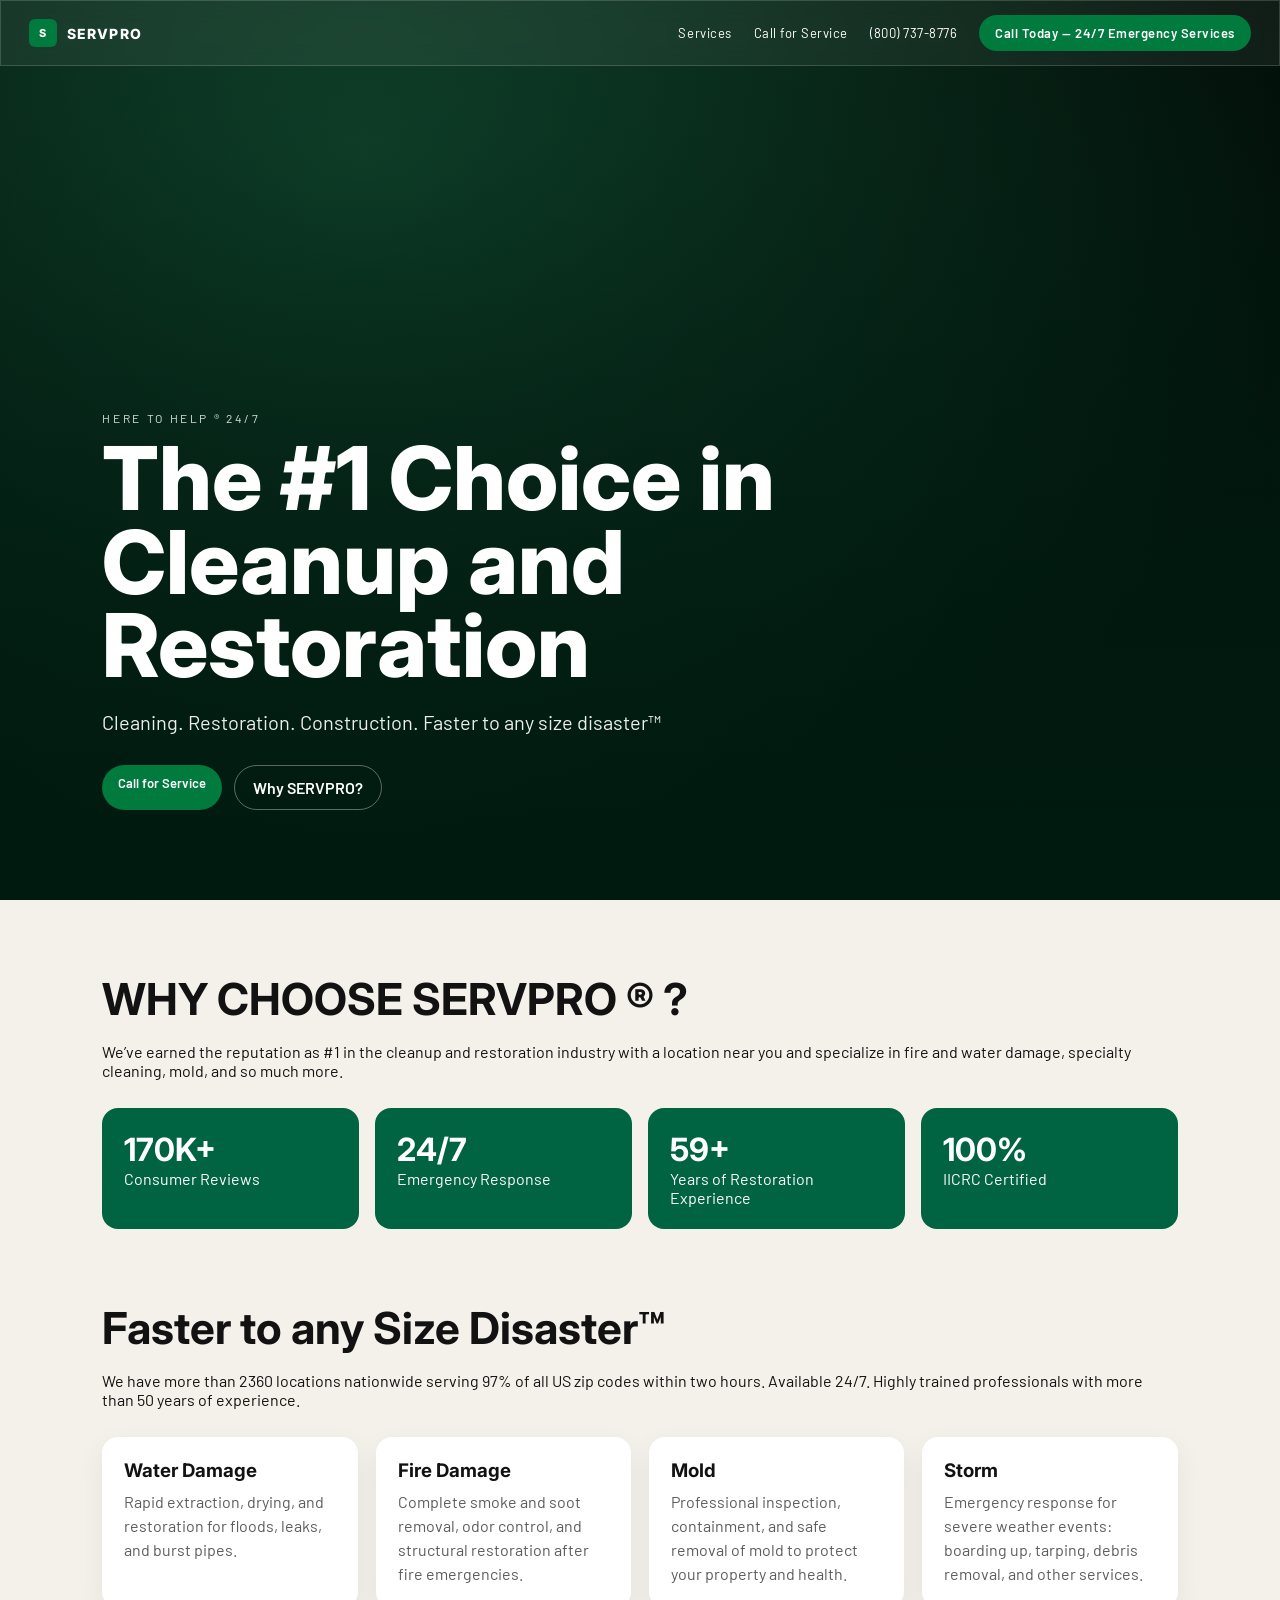
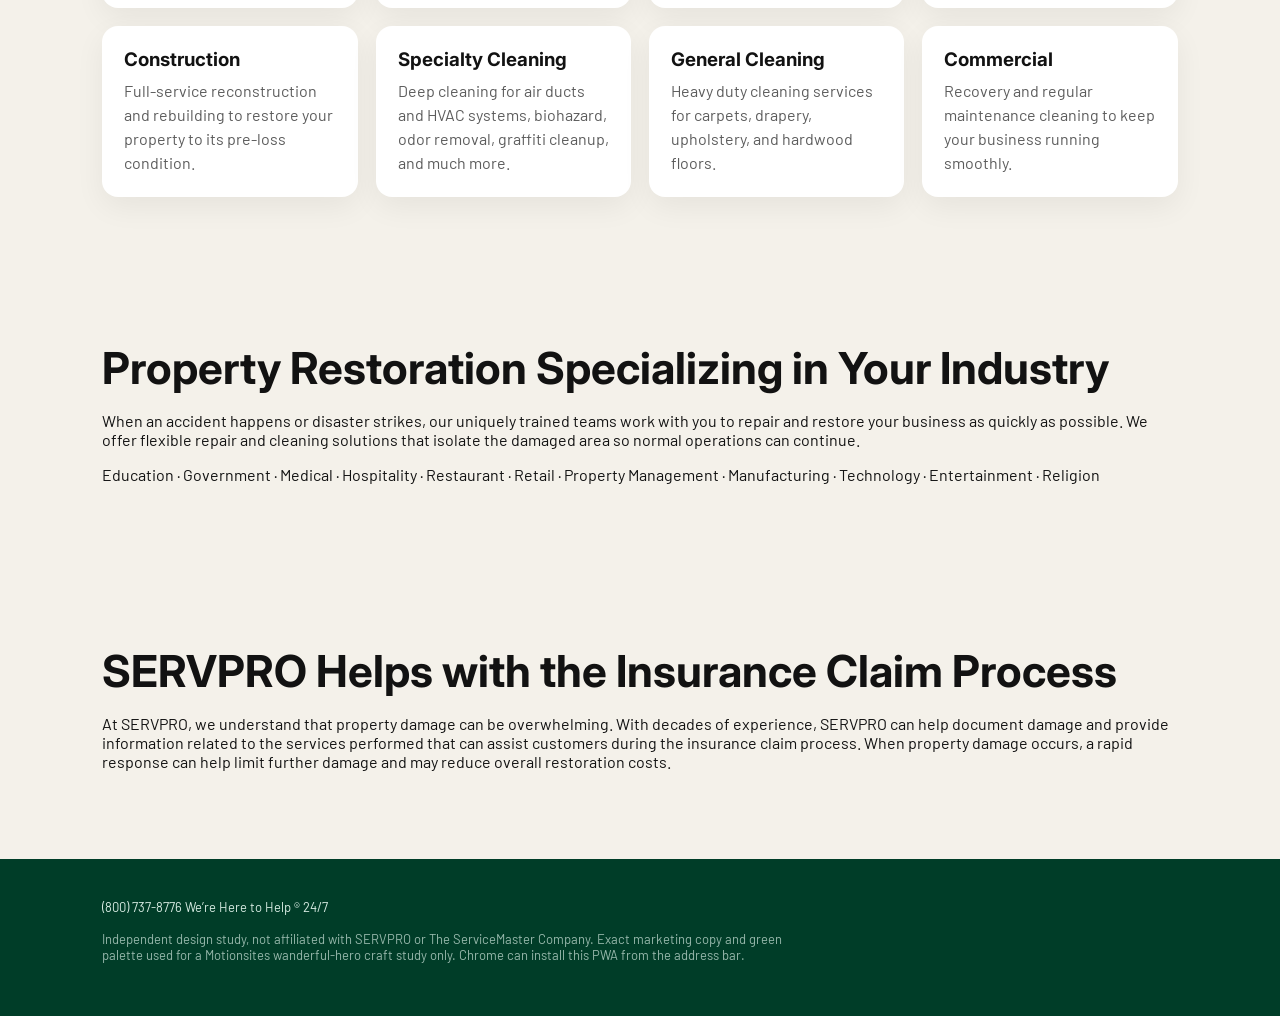
==== index.html @ 5036c70d "feat: home, services, book, css" ====
<!DOCTYPE html>
<html lang="en">
<head>
  <meta charset="utf-8" />
  <meta name="viewport" content="width=device-width, initial-scale=1" />
  <title>Commercial & Residential Restoration Services Near You | SERVPRO</title>
  <meta name="theme-color" content="#006341" />
  <link rel="manifest" href="/manifest.webmanifest" />
  <link rel="apple-touch-icon" href="/icons/icon-192.svg" />
  <link rel="stylesheet" href="/css/app.css" />
</head>
<body>
  <header class="nav liquid-glass">
    <a class="brand" href="/"><span class="brand-mark">S</span> SERVPRO</a>
    <nav class="nav-links">
      <a href="/services/">Services</a>
      <a href="/book/">Call for Service</a>
      <a href="tel:8007378776">(800) 737-8776</a>
      <a class="cta" href="/book/">Call Today — 24/7 Emergency Services</a>
    </nav>
  </header>
  <section class="hero">
    <div id="heroBg" class="hero-fallback" aria-hidden="true"></div>
    <div class="hero-overlay"></div>
    <div class="hero-inner">
      <div class="eyebrow">Here to Help ® 24/7</div>
      <h1>The #1 Choice in Cleanup and Restoration</h1>
      <p class="lede">Cleaning. Restoration. Construction. Faster to any size disaster™</p>
      <div class="hero-actions">
        <a class="cta" href="/book/">Call for Service</a>
        <a class="btn-ghost" href="/services/">Why SERVPRO?</a>
      </div>
    </div>
  </section>
  <main class="page">
    <section class="section">
      <h2>WHY CHOOSE SERVPRO ® ?</h2>
      <p>We’ve earned the reputation as #1 in the cleanup and restoration industry with a location near you and specialize in fire and water damage, specialty cleaning, mold, and so much more.</p>
      <div class="stats" style="margin-top:28px">
        <div class="stat"><b>170K+</b> Consumer Reviews</div>
        <div class="stat"><b>24/7</b> Emergency Response</div>
        <div class="stat"><b>59+</b> Years of Restoration Experience</div>
        <div class="stat"><b>100%</b> IICRC Certified</div>
      </div>
    </section>
    <section class="section" style="padding-top:0">
      <h2>Faster to any Size Disaster™</h2>
      <p>We have more than 2360 locations nationwide serving 97% of all US zip codes within two hours. Available 24/7. Highly trained professionals with more than 50 years of experience.</p>
      <div class="grid">
        <article class="card"><h3>Water Damage</h3><p>Rapid extraction, drying, and restoration for floods, leaks, and burst pipes.</p></article>
        <article class="card"><h3>Fire Damage</h3><p>Complete smoke and soot removal, odor control, and structural restoration after fire emergencies.</p></article>
        <article class="card"><h3>Mold</h3><p>Professional inspection, containment, and safe removal of mold to protect your property and health.</p></article>
        <article class="card"><h3>Storm</h3><p>Emergency response for severe weather events: boarding up, tarping, debris removal, and other services.</p></article>
        <article class="card"><h3>Construction</h3><p>Full-service reconstruction and rebuilding to restore your property to its pre-loss condition.</p></article>
        <article class="card"><h3>Specialty Cleaning</h3><p>Deep cleaning for air ducts and HVAC systems, biohazard, odor removal, graffiti cleanup, and much more.</p></article>
        <article class="card"><h3>General Cleaning</h3><p>Heavy duty cleaning services for carpets, drapery, upholstery, and hardwood floors.</p></article>
        <article class="card"><h3>Commercial</h3><p>Recovery and regular maintenance cleaning to keep your business running smoothly.</p></article>
      </div>
    </section>
    <section class="section">
      <h2>Property Restoration Specializing in Your Industry</h2>
      <p>When an accident happens or disaster strikes, our uniquely trained teams work with you to repair and restore your business as quickly as possible. We offer flexible repair and cleaning solutions that isolate the damaged area so normal operations can continue.</p>
      <p style="margin-top:16px">Education · Government · Medical · Hospitality · Restaurant · Retail · Property Management · Manufacturing · Technology · Entertainment · Religion</p>
    </section>
    <section class="section">
      <h2>SERVPRO Helps with the Insurance Claim Process</h2>
      <p>At SERVPRO, we understand that property damage can be overwhelming. With decades of experience, SERVPRO can help document damage and provide information related to the services performed that can assist customers during the insurance claim process. When property damage occurs, a rapid response can help limit further damage and may reduce overall restoration costs.</p>
    </section>
  </main>
  <footer class="footer">
    <div>(800) 737-8776 We’re Here to Help ® 24/7</div>
    <p class="disclaimer">Independent design study, not affiliated with SERVPRO or The ServiceMaster Company. Exact marketing copy and green palette used for a Motionsites wanderful-hero craft study only. Chrome can install this PWA from the address bar.</p>
  </footer>
  <script src="/js/app.js"></script>
</body>
</html>
---- css/app.css ----
@import url('https://fonts.googleapis.com/css2?family=Barlow:wght@300;400;500;600;700&family=Inter:wght@400;500;600;700;800&display=swap');

:root {
  --green: #006341;
  --green-2: #007a3d;
  --green-deep: #003d28;
  --cream: #f4f1ea;
  --ink: #121212;
  --muted: #5c5c5c;
  --white: #ffffff;
  --line: rgba(255,255,255,0.14);
}
* { box-sizing: border-box; }
html, body { margin: 0; padding: 0; }
body {
  font-family: Barlow, Inter, system-ui, sans-serif;
  color: var(--ink);
  background: #000;
}
a { color: inherit; }
.liquid-glass {
  background: rgba(255,255,255,0.06);
  background-blend-mode: luminosity;
  backdrop-filter: blur(10px);
  -webkit-backdrop-filter: blur(10px);
  border: 1px solid rgba(255,255,255,0.16);
}
.nav {
  position: fixed; top: 0; left: 0; right: 0; z-index: 40;
  display: flex; align-items: center; justify-content: space-between;
  padding: 14px 28px;
}
.brand {
  display: flex; align-items: center; gap: 10px;
  font-family: Inter, sans-serif; font-weight: 800; letter-spacing: 0.08em;
  color: #fff; text-decoration: none; font-size: 14px;
}
.brand-mark {
  width: 28px; height: 28px; border-radius: 6px; background: var(--green-2);
  display: grid; place-items: center; color: #fff; font-size: 11px;
}
.nav-links { display: flex; gap: 22px; align-items: center; }
.nav-links a { color: #fff; text-decoration: none; font-size: 13px; letter-spacing: 0.04em; }
.cta {
  background: var(--green-2); color: #fff !important; padding: 10px 16px; border-radius: 999px;
  text-decoration: none; font-weight: 600; font-size: 13px;
}
.hero {
  position: relative; min-height: 100vh; overflow: hidden; color: #fff;
  display: grid; align-items: end;
}
.hero-video, .hero-fallback {
  position: absolute; inset: 0; z-index: 0;
  width: 100%; height: 100%; object-fit: cover;
  transform: scale(1.08); transform-origin: center;
}
.hero-fallback {
  background:
    linear-gradient(180deg, rgba(0,0,0,0.15), rgba(0,50,32,0.72)),
    radial-gradient(ellipse at 30% 20%, #1a6b45 0%, #04140c 70%);
}
.hero-overlay {
  position: absolute; inset: 0; z-index: 1;
  background: linear-gradient(180deg, rgba(0,0,0,0.25) 0%, rgba(0,20,12,0.72) 100%);
}
.hero-inner {
  position: relative; z-index: 2; padding: 0 8vw 10vh;
  max-width: 1100px;
}
.eyebrow {
  font-size: 12px; letter-spacing: 0.22em; text-transform: uppercase; opacity: 0.85;
}
h1 {
  font-family: Inter, sans-serif; font-weight: 800;
  font-size: clamp(40px, 7vw, 88px); line-height: 0.95; margin: 12px 0 18px;
}
.lede { font-size: 20px; max-width: 560px; line-height: 1.45; opacity: 0.92; }
.hero-actions { display: flex; gap: 12px; margin-top: 28px; flex-wrap: wrap; }
.btn-ghost {
  border: 1px solid rgba(255,255,255,0.35); color: #fff; padding: 12px 18px;
  border-radius: 999px; text-decoration: none; font-weight: 600;
}
.page { background: var(--cream); color: var(--ink); }
.section { padding: 72px 8vw; }
.section h2 {
  font-family: Inter, sans-serif; font-size: clamp(28px, 4vw, 44px); margin: 0 0 12px;
}
.grid { display: grid; grid-template-columns: repeat(auto-fit, minmax(240px, 1fr)); gap: 18px; margin-top: 28px; }
.card {
  background: #fff; border-radius: 16px; padding: 22px;
  box-shadow: 0 10px 30px rgba(0,0,0,0.06);
}
.card h3 { margin: 0 0 8px; font-family: Inter, sans-serif; }
.card p { margin: 0; color: var(--muted); line-height: 1.5; }
.stats { display: grid; grid-template-columns: repeat(4, 1fr); gap: 16px; }
.stat { background: var(--green); color: #fff; border-radius: 16px; padding: 22px; }
.stat b { display: block; font-size: 32px; font-family: Inter, sans-serif; }
.footer {
  background: var(--green-deep); color: #d7ece3; padding: 40px 8vw;
  font-size: 13px;
}
.footer a { color: #fff; }
.disclaimer { opacity: 0.7; margin-top: 16px; max-width: 720px; }
form { display: grid; gap: 12px; max-width: 520px; }
label { font-size: 13px; font-weight: 600; }
input, select, textarea {
  width: 100%; padding: 12px 14px; border-radius: 10px; border: 1px solid #d5d5d5; font: inherit;
}
button, .submit {
  background: var(--green); color: #fff; border: 0; padding: 14px 18px; border-radius: 999px;
  font-weight: 700; cursor: pointer; text-decoration: none; display: inline-block;
}
.notice { background: #fff3cd; padding: 12px 14px; border-radius: 10px; font-size: 14px; }
@media (max-width: 720px) {
  .nav-links { display: none; }
  .stats { grid-template-columns: 1fr 1fr; }
}
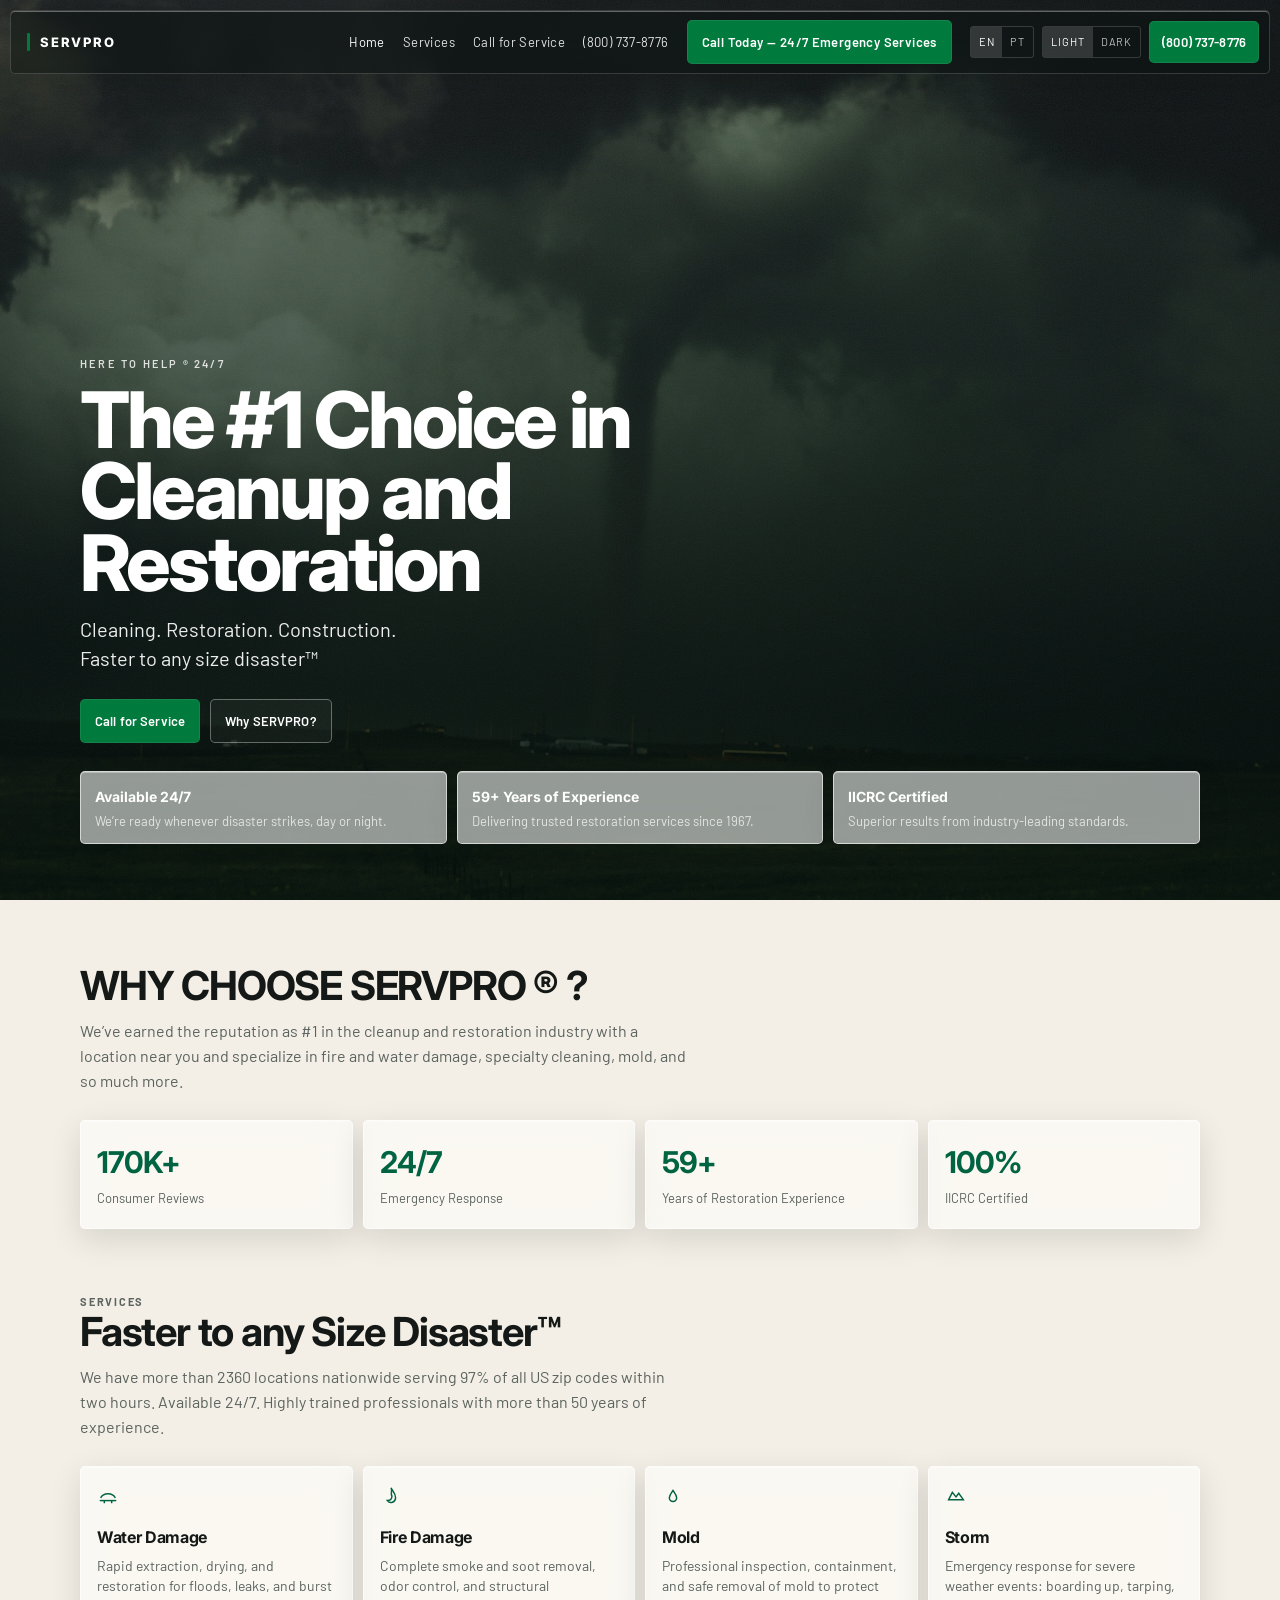
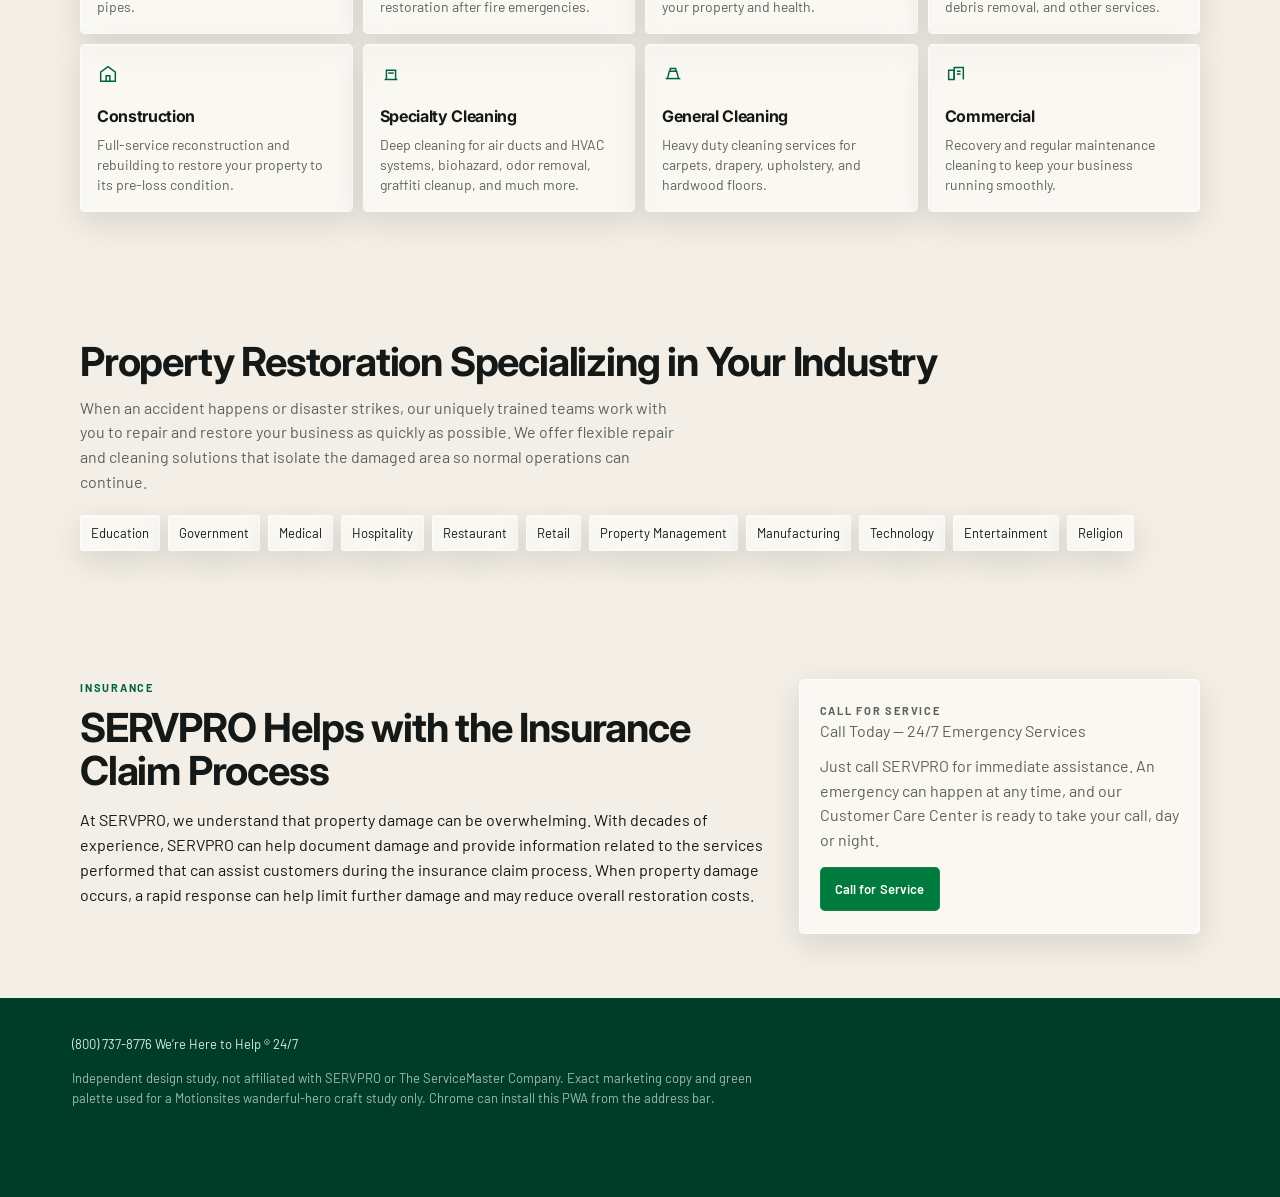
==== commit fbff8ae1: "feat: agency-grade liquid-glass craft on the SERVPRO study Elevate the phone-first Path A pitch: cin" ====
--- a/index.html
+++ b/index.html
@@ -4,73 +4,176 @@
   <meta charset="utf-8" />
   <meta name="viewport" content="width=device-width, initial-scale=1" />
   <title>Commercial & Residential Restoration Services Near You | SERVPRO</title>
+  <meta name="description" content="The best restoration company near you, SERVPRO is available 24 hours for commercial &amp; residential property emergencies like water damage, fire cleanup, mold damage &amp; more." />
+  <meta property="og:title" content="Commercial &amp; Residential Restoration Services Near You | SERVPRO" />
+  <meta property="og:description" content="The best restoration company near you, SERVPRO is available 24 hours for commercial &amp; residential property emergencies like water damage, fire cleanup, mold damage &amp; more." />
+  <meta property="og:type" content="website" />
+  <meta property="og:url" content="https://servpro-pwa.vercel.app/" />
+  <meta property="og:image" content="https://servpro-pwa.vercel.app/images/hero-storm.jpg" />
+  <meta name="twitter:card" content="summary_large_image" />
+  <meta name="twitter:title" content="Commercial &amp; Residential Restoration Services Near You | SERVPRO" />
+  <meta name="twitter:description" content="The best restoration company near you, SERVPRO is available 24 hours for commercial &amp; residential property emergencies like water damage, fire cleanup, mold damage &amp; more." />
   <meta name="theme-color" content="#006341" />
+  <link rel="canonical" href="https://servpro-pwa.vercel.app/" />
   <link rel="manifest" href="/manifest.webmanifest" />
   <link rel="apple-touch-icon" href="/icons/icon-192.svg" />
   <link rel="stylesheet" href="/css/app.css" />
+  <script>
+    (function () {
+      try {
+        var t = localStorage.getItem('sp-theme');
+        if (t === 'light' || t === 'dark') document.documentElement.setAttribute('data-theme', t);
+        else document.documentElement.setAttribute('data-theme', window.matchMedia('(prefers-color-scheme: dark)').matches ? 'dark' : 'light');
+        if (localStorage.getItem('sp-lang') === 'pt') document.documentElement.setAttribute('lang', 'pt');
+      } catch (e) {}
+    })();
+  </script>
 </head>
 <body>
+  <a class="skip" href="#main" data-i18n="nav.skip">Skip to content</a>
   <header class="nav liquid-glass">
-    <a class="brand" href="/"><span class="brand-mark">S</span> SERVPRO</a>
-    <nav class="nav-links">
-      <a href="/services/">Services</a>
-      <a href="/book/">Call for Service</a>
-      <a href="tel:8007378776">(800) 737-8776</a>
-      <a class="cta" href="/book/">Call Today — 24/7 Emergency Services</a>
-    </nav>
+    <a class="brand" href="/"><span class="brand-rule" aria-hidden="true"></span>SERVPRO</a>
+    <div class="nav-end">
+      <nav class="nav-links" id="navLinks">
+        <a href="/" aria-current="page" data-i18n="nav.home">Home</a>
+        <a href="/services/" data-i18n="nav.services">Services</a>
+        <a href="/book/" data-i18n="nav.book">Call for Service</a>
+        <a href="tel:8007378776">(800) 737-8776</a>
+        <a class="cta cta-nav" href="/book/">Call Today — 24/7 Emergency Services</a>
+        <div class="nav-tools">
+          <div class="seg" role="group" aria-label="Language">
+            <button type="button" data-set-lang="en" aria-pressed="true">EN</button>
+            <button type="button" data-set-lang="pt" aria-pressed="false">PT</button>
+          </div>
+          <div class="seg" role="group" aria-label="Theme">
+            <button type="button" data-set-theme="light" data-i18n="theme.light">Light</button>
+            <button type="button" data-set-theme="dark" data-i18n="theme.dark">Dark</button>
+          </div>
+        </div>
+      </nav>
+      <a class="cta cta-compact" href="tel:8007378776">(800) 737-8776</a>
+      <button class="menu-btn" type="button" aria-expanded="false" aria-controls="navLinks" data-i18n="nav.menu">Menu</button>
+    </div>
   </header>
   <section class="hero">
-    <div id="heroBg" class="hero-fallback" aria-hidden="true"></div>
+    <div id="heroBg" class="hero-photo" aria-hidden="true"></div>
+    <div class="hero-grade" aria-hidden="true"></div>
+    <div class="hero-grain" aria-hidden="true"></div>
     <div class="hero-overlay"></div>
     <div class="hero-inner">
-      <div class="eyebrow">Here to Help ® 24/7</div>
+      <p class="eyebrow">Here to Help ® 24/7</p>
       <h1>The #1 Choice in Cleanup and Restoration</h1>
       <p class="lede">Cleaning. Restoration. Construction. Faster to any size disaster™</p>
       <div class="hero-actions">
         <a class="cta" href="/book/">Call for Service</a>
         <a class="btn-ghost" href="/services/">Why SERVPRO?</a>
       </div>
+      <ul class="trust-row">
+        <li class="liquid-glass"><b>Available 24/7</b><span>We’re ready whenever disaster strikes, day or night.</span></li>
+        <li class="liquid-glass"><b>59+ Years of Experience</b><span>Delivering trusted restoration services since 1967.</span></li>
+        <li class="liquid-glass"><b>IICRC Certified</b><span>Superior results from industry-leading standards.</span></li>
+      </ul>
     </div>
   </section>
-  <main class="page">
+  <main class="page" id="main">
     <section class="section">
       <h2>WHY CHOOSE SERVPRO ® ?</h2>
       <p>We’ve earned the reputation as #1 in the cleanup and restoration industry with a location near you and specialize in fire and water damage, specialty cleaning, mold, and so much more.</p>
-      <div class="stats" style="margin-top:28px">
-        <div class="stat"><b>170K+</b> Consumer Reviews</div>
-        <div class="stat"><b>24/7</b> Emergency Response</div>
-        <div class="stat"><b>59+</b> Years of Restoration Experience</div>
-        <div class="stat"><b>100%</b> IICRC Certified</div>
+      <div class="stats">
+        <div class="stat liquid-glass"><b>170K+</b><span>Consumer Reviews</span></div>
+        <div class="stat liquid-glass"><b>24/7</b><span>Emergency Response</span></div>
+        <div class="stat liquid-glass"><b>59+</b><span>Years of Restoration Experience</span></div>
+        <div class="stat liquid-glass"><b>100%</b><span>IICRC Certified</span></div>
       </div>
     </section>
     <section class="section" style="padding-top:0">
+      <p class="kicker">Services</p>
       <h2>Faster to any Size Disaster™</h2>
       <p>We have more than 2360 locations nationwide serving 97% of all US zip codes within two hours. Available 24/7. Highly trained professionals with more than 50 years of experience.</p>
       <div class="grid">
-        <article class="card"><h3>Water Damage</h3><p>Rapid extraction, drying, and restoration for floods, leaks, and burst pipes.</p></article>
-        <article class="card"><h3>Fire Damage</h3><p>Complete smoke and soot removal, odor control, and structural restoration after fire emergencies.</p></article>
-        <article class="card"><h3>Mold</h3><p>Professional inspection, containment, and safe removal of mold to protect your property and health.</p></article>
-        <article class="card"><h3>Storm</h3><p>Emergency response for severe weather events: boarding up, tarping, debris removal, and other services.</p></article>
-        <article class="card"><h3>Construction</h3><p>Full-service reconstruction and rebuilding to restore your property to its pre-loss condition.</p></article>
-        <article class="card"><h3>Specialty Cleaning</h3><p>Deep cleaning for air ducts and HVAC systems, biohazard, odor removal, graffiti cleanup, and much more.</p></article>
-        <article class="card"><h3>General Cleaning</h3><p>Heavy duty cleaning services for carpets, drapery, upholstery, and hardwood floors.</p></article>
-        <article class="card"><h3>Commercial</h3><p>Recovery and regular maintenance cleaning to keep your business running smoothly.</p></article>
+        <article class="card liquid-glass">
+          <svg viewBox="0 0 24 24" aria-hidden="true"><path d="M4 14c3-6 13-6 16 0"/><path d="M3 17h18"/><path d="M8 17v3M16 17v3"/></svg>
+          <h3>Water Damage</h3>
+          <p>Rapid extraction, drying, and restoration for floods, leaks, and burst pipes.</p>
+        </article>
+        <article class="card liquid-glass">
+          <svg viewBox="0 0 24 24" aria-hidden="true"><path d="M12 3c2 4-1 6 1 9 0 3-2 5-5 5 3 4 9 2 9-3 0-5-3-7-5-11z"/></svg>
+          <h3>Fire Damage</h3>
+          <p>Complete smoke and soot removal, odor control, and structural restoration after fire emergencies.</p>
+        </article>
+        <article class="card liquid-glass">
+          <svg viewBox="0 0 24 24" aria-hidden="true"><path d="M8 14c0-3 2-5 4-8 2 3 4 5 4 8a4 4 0 1 1-8 0z"/></svg>
+          <h3>Mold</h3>
+          <p>Professional inspection, containment, and safe removal of mold to protect your property and health.</p>
+        </article>
+        <article class="card liquid-glass">
+          <svg viewBox="0 0 24 24" aria-hidden="true"><path d="M4 16l4-8 4 5 3-4 5 7H4z"/></svg>
+          <h3>Storm</h3>
+          <p>Emergency response for severe weather events: boarding up, tarping, debris removal, and other services.</p>
+        </article>
+        <article class="card liquid-glass">
+          <svg viewBox="0 0 24 24" aria-hidden="true"><path d="M4 20V10l8-6 8 6v10H4z"/><path d="M10 20v-6h4v6"/></svg>
+          <h3>Construction</h3>
+          <p>Full-service reconstruction and rebuilding to restore your property to its pre-loss condition.</p>
+        </article>
+        <article class="card liquid-glass">
+          <svg viewBox="0 0 24 24" aria-hidden="true"><path d="M5 18h14"/><path d="M7 18V8h10v10"/><path d="M9 11h6"/></svg>
+          <h3>Specialty Cleaning</h3>
+          <p>Deep cleaning for air ducts and HVAC systems, biohazard, odor removal, graffiti cleanup, and much more.</p>
+        </article>
+        <article class="card liquid-glass">
+          <svg viewBox="0 0 24 24" aria-hidden="true"><path d="M4 17h16"/><path d="M6 17l2-8h8l2 8"/><path d="M9 9V6h6v3"/></svg>
+          <h3>General Cleaning</h3>
+          <p>Heavy duty cleaning services for carpets, drapery, upholstery, and hardwood floors.</p>
+        </article>
+        <article class="card liquid-glass">
+          <svg viewBox="0 0 24 24" aria-hidden="true"><path d="M4 18V8h6v10H4z"/><path d="M10 18V5h10v13"/><path d="M13 9h4M13 12h4"/></svg>
+          <h3>Commercial</h3>
+          <p>Recovery and regular maintenance cleaning to keep your business running smoothly.</p>
+        </article>
       </div>
     </section>
     <section class="section">
       <h2>Property Restoration Specializing in Your Industry</h2>
       <p>When an accident happens or disaster strikes, our uniquely trained teams work with you to repair and restore your business as quickly as possible. We offer flexible repair and cleaning solutions that isolate the damaged area so normal operations can continue.</p>
-      <p style="margin-top:16px">Education · Government · Medical · Hospitality · Restaurant · Retail · Property Management · Manufacturing · Technology · Entertainment · Religion</p>
+      <ul class="chips">
+        <li class="liquid-glass">Education</li>
+        <li class="liquid-glass">Government</li>
+        <li class="liquid-glass">Medical</li>
+        <li class="liquid-glass">Hospitality</li>
+        <li class="liquid-glass">Restaurant</li>
+        <li class="liquid-glass">Retail</li>
+        <li class="liquid-glass">Property Management</li>
+        <li class="liquid-glass">Manufacturing</li>
+        <li class="liquid-glass">Technology</li>
+        <li class="liquid-glass">Entertainment</li>
+        <li class="liquid-glass">Religion</li>
+      </ul>
     </section>
     <section class="section">
-      <h2>SERVPRO Helps with the Insurance Claim Process</h2>
-      <p>At SERVPRO, we understand that property damage can be overwhelming. With decades of experience, SERVPRO can help document damage and provide information related to the services performed that can assist customers during the insurance claim process. When property damage occurs, a rapid response can help limit further damage and may reduce overall restoration costs.</p>
+      <div class="split">
+        <div>
+          <p class="kicker">Insurance</p>
+          <h2>SERVPRO Helps with the Insurance Claim Process</h2>
+          <p>At SERVPRO, we understand that property damage can be overwhelming. With decades of experience, SERVPRO can help document damage and provide information related to the services performed that can assist customers during the insurance claim process. When property damage occurs, a rapid response can help limit further damage and may reduce overall restoration costs.</p>
+        </div>
+        <aside class="panel liquid-glass">
+          <p class="kicker">Call for Service</p>
+          <p>Call Today — 24/7 Emergency Services</p>
+          <p style="margin-top:10px">Just call SERVPRO for immediate assistance. An emergency can happen at any time, and our Customer Care Center is ready to take your call, day or night.</p>
+          <a class="cta" href="/book/">Call for Service</a>
+        </aside>
+      </div>
     </section>
   </main>
   <footer class="footer">
     <div>(800) 737-8776 We’re Here to Help ® 24/7</div>
-    <p class="disclaimer">Independent design study, not affiliated with SERVPRO or The ServiceMaster Company. Exact marketing copy and green palette used for a Motionsites wanderful-hero craft study only. Chrome can install this PWA from the address bar.</p>
+    <p class="disclaimer" data-i18n="study.disclaimer">Independent design study, not affiliated with SERVPRO or The ServiceMaster Company. Exact marketing copy and green palette used for a Motionsites wanderful-hero craft study only. Chrome can install this PWA from the address bar.</p>
   </footer>
+  <div class="dock liquid-glass">
+    <a class="cta" href="tel:8007378776">(800) 737-8776</a>
+    <a class="btn-ghost" href="/book/">Call for Service</a>
+  </div>
   <script src="/js/app.js"></script>
 </body>
 </html>
--- a/css/app.css
+++ b/css/app.css
@@ -1,117 +1,535 @@
-@import url('https://fonts.googleapis.com/css2?family=Barlow:wght@300;400;500;600;700&family=Inter:wght@400;500;600;700;800&display=swap');
+@import url('https://fonts.googleapis.com/css2?family=Barlow:wght@400;500;600;700&family=Inter:wght@500;600;700;800&display=swap');
 
 :root {
   --green: #006341;
   --green-2: #007a3d;
   --green-deep: #003d28;
-  --cream: #f4f1ea;
-  --ink: #121212;
-  --muted: #5c5c5c;
+  --cream: #f3efe6;
+  --ink: #141816;
+  --muted: #5b635e;
   --white: #ffffff;
-  --line: rgba(255,255,255,0.14);
-}
+  --line: rgba(20, 24, 22, 0.1);
+  --glass: rgba(255, 255, 255, 0.56);
+  --glass-border: rgba(255, 255, 255, 0.62);
+  --glass-ink: #141816;
+  --page: var(--cream);
+  --panel: rgba(255, 255, 255, 0.42);
+  --r: 5px;
+  --r-sm: 3px;
+  --ease: cubic-bezier(0.22, 1, 0.36, 1);
+  --t: 280ms;
+  --pad: clamp(20px, 6vw, 72px);
+  --max: 1120px;
+  --nav-h: 64px;
+  color-scheme: light;
+}
+
+html[data-theme="dark"] {
+  --cream: #0b100e;
+  --ink: #e7efe9;
+  --muted: #9aaba2;
+  --line: rgba(255, 255, 255, 0.1);
+  --glass: rgba(10, 18, 14, 0.48);
+  --glass-border: rgba(255, 255, 255, 0.14);
+  --glass-ink: #e7efe9;
+  --page: #080c0a;
+  --panel: rgba(14, 24, 19, 0.55);
+  color-scheme: dark;
+}
+
 * { box-sizing: border-box; }
 html, body { margin: 0; padding: 0; }
+html { background: #050807; }
 body {
   font-family: Barlow, Inter, system-ui, sans-serif;
   color: var(--ink);
-  background: #000;
-}
+  background: var(--page);
+  line-height: 1.55;
+  min-height: 100%;
+}
+img { max-width: 100%; }
 a { color: inherit; }
+button, input, select { font: inherit; }
+
+.skip {
+  position: absolute;
+  left: 12px;
+  top: -48px;
+  z-index: 80;
+  padding: 8px 12px;
+  background: var(--green);
+  color: #fff;
+  border-radius: var(--r-sm);
+}
+.skip:focus { top: 12px; }
+
+/* Liquid glass — frost, hairline, inner light, depth */
 .liquid-glass {
-  background: rgba(255,255,255,0.06);
+  background: var(--glass);
   background-blend-mode: luminosity;
-  backdrop-filter: blur(10px);
-  -webkit-backdrop-filter: blur(10px);
-  border: 1px solid rgba(255,255,255,0.16);
-}
+  backdrop-filter: blur(18px) saturate(1.45);
+  -webkit-backdrop-filter: blur(18px) saturate(1.45);
+  border: 1px solid var(--glass-border);
+  box-shadow:
+    inset 0 1px 0 rgba(255, 255, 255, 0.34),
+    0 10px 32px rgba(4, 16, 10, 0.12);
+}
+
+.nav.liquid-glass {
+  --glass: rgba(8, 16, 12, 0.42);
+  --glass-border: rgba(255, 255, 255, 0.16);
+  color: #fff;
+}
+
 .nav {
-  position: fixed; top: 0; left: 0; right: 0; z-index: 40;
-  display: flex; align-items: center; justify-content: space-between;
-  padding: 14px 28px;
-}
+  position: fixed;
+  top: 10px;
+  left: 10px;
+  right: 10px;
+  z-index: 50;
+  display: flex;
+  align-items: center;
+  justify-content: space-between;
+  gap: 16px;
+  min-height: var(--nav-h);
+  padding: 8px 10px 8px 16px;
+  border-radius: var(--r);
+}
+
 .brand {
-  display: flex; align-items: center; gap: 10px;
-  font-family: Inter, sans-serif; font-weight: 800; letter-spacing: 0.08em;
-  color: #fff; text-decoration: none; font-size: 14px;
-}
-.brand-mark {
-  width: 28px; height: 28px; border-radius: 6px; background: var(--green-2);
-  display: grid; place-items: center; color: #fff; font-size: 11px;
-}
-.nav-links { display: flex; gap: 22px; align-items: center; }
-.nav-links a { color: #fff; text-decoration: none; font-size: 13px; letter-spacing: 0.04em; }
-.cta {
-  background: var(--green-2); color: #fff !important; padding: 10px 16px; border-radius: 999px;
-  text-decoration: none; font-weight: 600; font-size: 13px;
-}
+  display: inline-flex;
+  align-items: center;
+  gap: 10px;
+  font-family: Inter, sans-serif;
+  font-weight: 800;
+  letter-spacing: 0.14em;
+  color: #fff;
+  text-decoration: none;
+  font-size: 13px;
+}
+.brand-rule {
+  width: 3px;
+  height: 18px;
+  background: var(--green-2);
+  border-radius: 1px;
+}
+
+.nav-end {
+  display: flex;
+  align-items: center;
+  gap: 8px;
+}
+.nav-links {
+  display: flex;
+  align-items: center;
+  gap: 18px;
+}
+.nav-links a {
+  color: rgba(255, 255, 255, 0.88);
+  text-decoration: none;
+  font-size: 13px;
+  letter-spacing: 0.03em;
+  transition: color var(--t) var(--ease);
+}
+.nav-links a:hover,
+.nav-links a[aria-current="page"] { color: #fff; }
+
+.nav-tools {
+  display: flex;
+  align-items: center;
+  gap: 8px;
+}
+.seg {
+  display: inline-flex;
+  border: 1px solid rgba(255, 255, 255, 0.16);
+  border-radius: var(--r-sm);
+  overflow: hidden;
+}
+.seg button {
+  appearance: none;
+  border: 0;
+  background: transparent;
+  color: rgba(255, 255, 255, 0.7);
+  padding: 6px 8px;
+  font-size: 11px;
+  letter-spacing: 0.08em;
+  text-transform: uppercase;
+  cursor: pointer;
+}
+.seg button[aria-pressed="true"] {
+  background: rgba(255, 255, 255, 0.14);
+  color: #fff;
+}
+
+.cta,
+.btn-ghost,
+button.submit,
+.menu-btn {
+  border-radius: var(--r);
+  text-decoration: none;
+  font-weight: 600;
+  font-size: 13px;
+  letter-spacing: 0.01em;
+  transition: transform var(--t) var(--ease), background var(--t) var(--ease), border-color var(--t) var(--ease);
+}
+.cta,
+button.submit {
+  background: var(--green-2);
+  color: #fff !important;
+  border: 1px solid rgba(255, 255, 255, 0.08);
+  padding: 11px 14px;
+  display: inline-flex;
+  align-items: center;
+  justify-content: center;
+  cursor: pointer;
+}
+.cta:hover,
+button.submit:hover { background: #008a45; }
+.cta-compact { padding: 10px 12px; }
+.btn-ghost {
+  border: 1px solid rgba(255, 255, 255, 0.34);
+  color: #fff;
+  padding: 11px 14px;
+  background: rgba(255, 255, 255, 0.04);
+}
+.btn-ghost:hover { border-color: #fff; }
+.menu-btn {
+  display: none;
+  border: 1px solid rgba(255, 255, 255, 0.22);
+  background: rgba(255, 255, 255, 0.06);
+  color: #fff;
+  padding: 10px 12px;
+  cursor: pointer;
+}
+
 .hero {
-  position: relative; min-height: 100vh; overflow: hidden; color: #fff;
-  display: grid; align-items: end;
-}
-.hero-video, .hero-fallback {
-  position: absolute; inset: 0; z-index: 0;
-  width: 100%; height: 100%; object-fit: cover;
-  transform: scale(1.08); transform-origin: center;
-}
-.hero-fallback {
+  position: relative;
+  min-height: 100svh;
+  overflow: hidden;
+  color: #fff;
+  display: grid;
+  align-items: end;
+}
+.hero-photo,
+.hero-fallback,
+.hero-video {
+  position: absolute;
+  inset: -6%;
+  z-index: 0;
+  width: 112%;
+  height: 112%;
+  object-fit: cover;
+  transform: scale(1.08);
+  transform-origin: center;
   background:
-    linear-gradient(180deg, rgba(0,0,0,0.15), rgba(0,50,32,0.72)),
-    radial-gradient(ellipse at 30% 20%, #1a6b45 0%, #04140c 70%);
-}
+    #07140e
+    center 32% / cover no-repeat
+    url('/images/hero-storm.jpg');
+}
+.hero-grade,
+.hero-grain,
 .hero-overlay {
-  position: absolute; inset: 0; z-index: 1;
-  background: linear-gradient(180deg, rgba(0,0,0,0.25) 0%, rgba(0,20,12,0.72) 100%);
+  position: absolute;
+  inset: 0;
+  pointer-events: none;
+}
+.hero-grade {
+  z-index: 1;
+  background:
+    linear-gradient(180deg, rgba(4, 14, 10, 0.18) 0%, rgba(0, 40, 26, 0.28) 42%, rgba(3, 12, 8, 0.78) 100%),
+    radial-gradient(ellipse at 70% 18%, rgba(0, 122, 61, 0.18), transparent 46%);
+  mix-blend-mode: multiply;
+}
+.hero-grain {
+  z-index: 2;
+  opacity: 0.22;
+  background-image: url('/images/grain.svg');
+  background-size: 180px;
+}
+.hero-overlay {
+  z-index: 3;
+  background: linear-gradient(180deg, rgba(0, 0, 0, 0.22) 0%, rgba(0, 16, 10, 0.62) 100%);
 }
 .hero-inner {
-  position: relative; z-index: 2; padding: 0 8vw 10vh;
-  max-width: 1100px;
+  position: relative;
+  z-index: 4;
+  width: min(var(--max), calc(100% - 20px));
+  margin: 0 auto;
+  padding: calc(var(--nav-h) + 36px) 0 56px;
 }
 .eyebrow {
-  font-size: 12px; letter-spacing: 0.22em; text-transform: uppercase; opacity: 0.85;
+  font-size: 11px;
+  letter-spacing: 0.2em;
+  text-transform: uppercase;
+  opacity: 0.82;
+  margin: 0 0 12px;
+  font-weight: 600;
 }
 h1 {
-  font-family: Inter, sans-serif; font-weight: 800;
-  font-size: clamp(40px, 7vw, 88px); line-height: 0.95; margin: 12px 0 18px;
-}
-.lede { font-size: 20px; max-width: 560px; line-height: 1.45; opacity: 0.92; }
-.hero-actions { display: flex; gap: 12px; margin-top: 28px; flex-wrap: wrap; }
-.btn-ghost {
-  border: 1px solid rgba(255,255,255,0.35); color: #fff; padding: 12px 18px;
-  border-radius: 999px; text-decoration: none; font-weight: 600;
-}
-.page { background: var(--cream); color: var(--ink); }
-.section { padding: 72px 8vw; }
-.section h2 {
-  font-family: Inter, sans-serif; font-size: clamp(28px, 4vw, 44px); margin: 0 0 12px;
-}
-.grid { display: grid; grid-template-columns: repeat(auto-fit, minmax(240px, 1fr)); gap: 18px; margin-top: 28px; }
+  font-family: Inter, sans-serif;
+  font-weight: 800;
+  font-size: clamp(38px, 8.4vw, 78px);
+  line-height: 0.92;
+  letter-spacing: -0.038em;
+  margin: 0 0 16px;
+  max-width: 14ch;
+}
+.lede {
+  font-size: clamp(16px, 2.2vw, 20px);
+  max-width: 34ch;
+  line-height: 1.45;
+  opacity: 0.92;
+  margin: 0;
+}
+.hero-actions {
+  display: flex;
+  gap: 10px;
+  margin-top: 26px;
+  flex-wrap: wrap;
+}
+.trust-row {
+  display: grid;
+  grid-template-columns: repeat(3, minmax(0, 1fr));
+  gap: 10px;
+  list-style: none;
+  padding: 0;
+  margin: 28px 0 0;
+}
+.trust-row li {
+  padding: 14px 14px 13px;
+  border-radius: var(--r);
+  color: #fff;
+}
+.trust-row b {
+  display: block;
+  font-family: Inter, sans-serif;
+  font-size: 14px;
+  margin-bottom: 4px;
+}
+.trust-row span {
+  display: block;
+  font-size: 13px;
+  line-height: 1.4;
+  color: rgba(255, 255, 255, 0.74);
+}
+
+.page { background: var(--page); color: var(--ink); }
+.section {
+  width: min(var(--max), calc(100% - 20px));
+  margin: 0 auto;
+  padding: 64px 0;
+}
+.section h2,
+.page-hero h1 {
+  font-family: Inter, sans-serif;
+  font-size: clamp(26px, 4vw, 40px);
+  letter-spacing: -0.03em;
+  line-height: 1.08;
+  margin: 0 0 12px;
+}
+.section > p,
+.prose { max-width: 68ch; color: var(--muted); margin: 0; }
+.kicker {
+  font-size: 11px;
+  letter-spacing: 0.16em;
+  text-transform: uppercase;
+  color: var(--green);
+  font-weight: 700;
+  margin: 0 0 10px;
+}
+
+.grid {
+  display: grid;
+  grid-template-columns: repeat(auto-fit, minmax(220px, 1fr));
+  gap: 10px;
+  margin-top: 26px;
+}
 .card {
-  background: #fff; border-radius: 16px; padding: 22px;
-  box-shadow: 0 10px 30px rgba(0,0,0,0.06);
-}
-.card h3 { margin: 0 0 8px; font-family: Inter, sans-serif; }
-.card p { margin: 0; color: var(--muted); line-height: 1.5; }
-.stats { display: grid; grid-template-columns: repeat(4, 1fr); gap: 16px; }
-.stat { background: var(--green); color: #fff; border-radius: 16px; padding: 22px; }
-.stat b { display: block; font-size: 32px; font-family: Inter, sans-serif; }
+  border-radius: var(--r);
+  padding: 18px 16px 16px;
+  color: var(--glass-ink);
+  transition: transform var(--t) var(--ease), border-color var(--t) var(--ease);
+}
+.card:hover { transform: translateY(-2px); }
+.card svg {
+  width: 22px;
+  height: 22px;
+  stroke: var(--green);
+  fill: none;
+  stroke-width: 1.6;
+  margin-bottom: 12px;
+}
+.card h3 {
+  margin: 0 0 6px;
+  font-family: Inter, sans-serif;
+  font-size: 16px;
+  letter-spacing: -0.02em;
+}
+.card p { margin: 0; color: var(--muted); font-size: 14px; line-height: 1.45; }
+
+.stats {
+  display: grid;
+  grid-template-columns: repeat(4, minmax(0, 1fr));
+  gap: 10px;
+  margin-top: 26px;
+}
+.stat {
+  border-radius: var(--r);
+  padding: 18px 16px;
+  color: var(--glass-ink);
+}
+.stat b {
+  display: block;
+  font-size: 30px;
+  font-family: Inter, sans-serif;
+  letter-spacing: -0.03em;
+  color: var(--green);
+}
+.stat span { color: var(--muted); font-size: 13px; }
+
+.chips {
+  display: flex;
+  flex-wrap: wrap;
+  gap: 8px;
+  list-style: none;
+  padding: 0;
+  margin: 20px 0 0;
+}
+.chips li {
+  padding: 7px 10px;
+  border-radius: var(--r-sm);
+  font-size: 13px;
+}
+
+.split {
+  display: grid;
+  grid-template-columns: 1.4fr 0.8fr;
+  gap: 16px;
+  align-items: stretch;
+}
+.panel {
+  border-radius: var(--r);
+  padding: 22px 20px;
+}
+.panel .cta { margin-top: 14px; }
+.panel p { margin: 0; color: var(--muted); }
+
+.page-hero {
+  position: relative;
+  min-height: 280px;
+  color: #fff;
+  overflow: hidden;
+  display: grid;
+  align-items: end;
+}
+.page-hero-bg {
+  position: absolute;
+  inset: 0;
+  background:
+    linear-gradient(180deg, rgba(4, 12, 8, 0.28), rgba(4, 12, 8, 0.72)),
+    center / cover no-repeat url('/images/water-1.jpg');
+}
+.page-hero-bg.restored {
+  background:
+    linear-gradient(180deg, rgba(4, 12, 8, 0.35), rgba(4, 12, 8, 0.7)),
+    center / cover no-repeat url('/images/house.jpg');
+}
+.page-hero-inner {
+  position: relative;
+  z-index: 1;
+  width: min(var(--max), calc(100% - 20px));
+  margin: 0 auto;
+  padding: calc(var(--nav-h) + 28px) 0 36px;
+}
+.page-hero h1 { color: #fff; max-width: 18ch; }
+
 .footer {
-  background: var(--green-deep); color: #d7ece3; padding: 40px 8vw;
+  background: var(--green-deep);
+  color: #d7ece3;
+  padding: 36px var(--pad) 88px;
   font-size: 13px;
 }
 .footer a { color: #fff; }
-.disclaimer { opacity: 0.7; margin-top: 16px; max-width: 720px; }
-form { display: grid; gap: 12px; max-width: 520px; }
-label { font-size: 13px; font-weight: 600; }
+.disclaimer { opacity: 0.72; margin: 14px 0 0; max-width: 720px; }
+
+form {
+  display: grid;
+  gap: 12px;
+  max-width: 520px;
+}
+label { font-size: 13px; font-weight: 600; display: grid; gap: 6px; }
 input, select, textarea {
-  width: 100%; padding: 12px 14px; border-radius: 10px; border: 1px solid #d5d5d5; font: inherit;
-}
-button, .submit {
-  background: var(--green); color: #fff; border: 0; padding: 14px 18px; border-radius: 999px;
-  font-weight: 700; cursor: pointer; text-decoration: none; display: inline-block;
-}
-.notice { background: #fff3cd; padding: 12px 14px; border-radius: 10px; font-size: 14px; }
-@media (max-width: 720px) {
-  .nav-links { display: none; }
-  .stats { grid-template-columns: 1fr 1fr; }
-}
+  width: 100%;
+  padding: 12px 12px;
+  border-radius: var(--r-sm);
+  border: 1px solid var(--line);
+  background: var(--panel);
+  color: var(--ink);
+}
+.notice {
+  background: rgba(255, 214, 102, 0.18);
+  border: 1px solid rgba(180, 130, 0, 0.28);
+  padding: 12px 14px;
+  border-radius: var(--r);
+  font-size: 14px;
+  max-width: 640px;
+}
+
+.dock {
+  display: none;
+}
+.dock.liquid-glass {
+  --glass: rgba(8, 16, 12, 0.58);
+  --glass-border: rgba(255, 255, 255, 0.16);
+}
+
+@media (max-width: 1140px) {
+  .cta-nav { display: none; }
+}
+@media (max-width: 980px) {
+  .split { grid-template-columns: 1fr; }
+}
+
+@media (max-width: 820px) {
+  .nav-links {
+    display: none;
+    position: absolute;
+    top: calc(100% + 8px);
+    left: 0;
+    right: 0;
+    padding: 14px;
+    border-radius: var(--r);
+    flex-direction: column;
+    align-items: stretch;
+    gap: 12px;
+    background: rgba(8, 16, 12, 0.78);
+    border: 1px solid rgba(255, 255, 255, 0.14);
+    backdrop-filter: blur(18px) saturate(1.4);
+    -webkit-backdrop-filter: blur(18px) saturate(1.4);
+  }
+  .nav-links.is-open { display: flex; }
+  .nav-tools { justify-content: space-between; }
+  .menu-btn { display: inline-flex; }
+  .cta-nav { display: none; }
+  .trust-row,
+  .stats { grid-template-columns: 1fr; }
+  .dock {
+    display: grid;
+    grid-template-columns: 1fr 1fr;
+    gap: 8px;
+    position: fixed;
+    left: 10px;
+    right: 10px;
+    bottom: calc(10px + env(safe-area-inset-bottom));
+    z-index: 45;
+    padding: 8px;
+    border-radius: var(--r);
+  }
+  .footer { padding-bottom: 112px; }
+}
+
+@media (prefers-reduced-motion: reduce) {
+  .hero-photo, .hero-fallback, .hero-video { transform: scale(1.08); }
+  .card:hover { transform: none; }
+  * { scroll-behavior: auto !important; }
+}
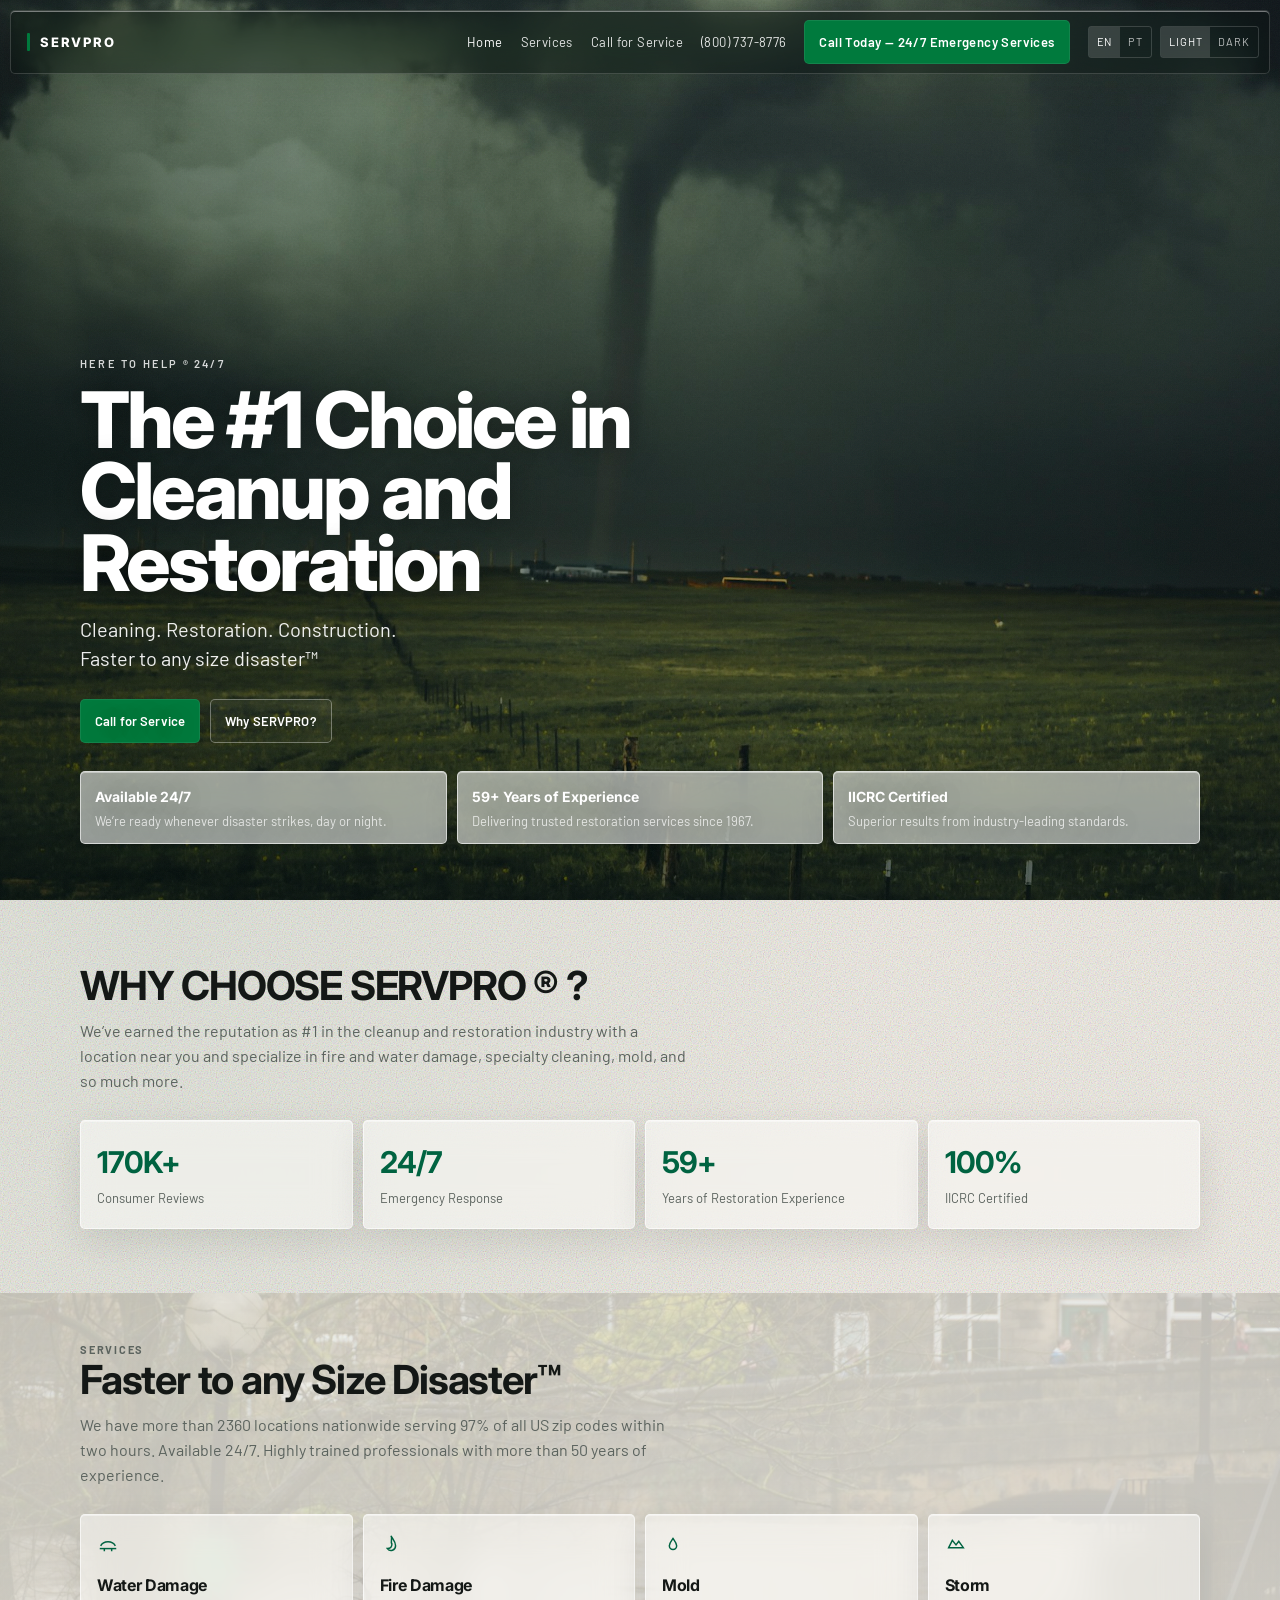
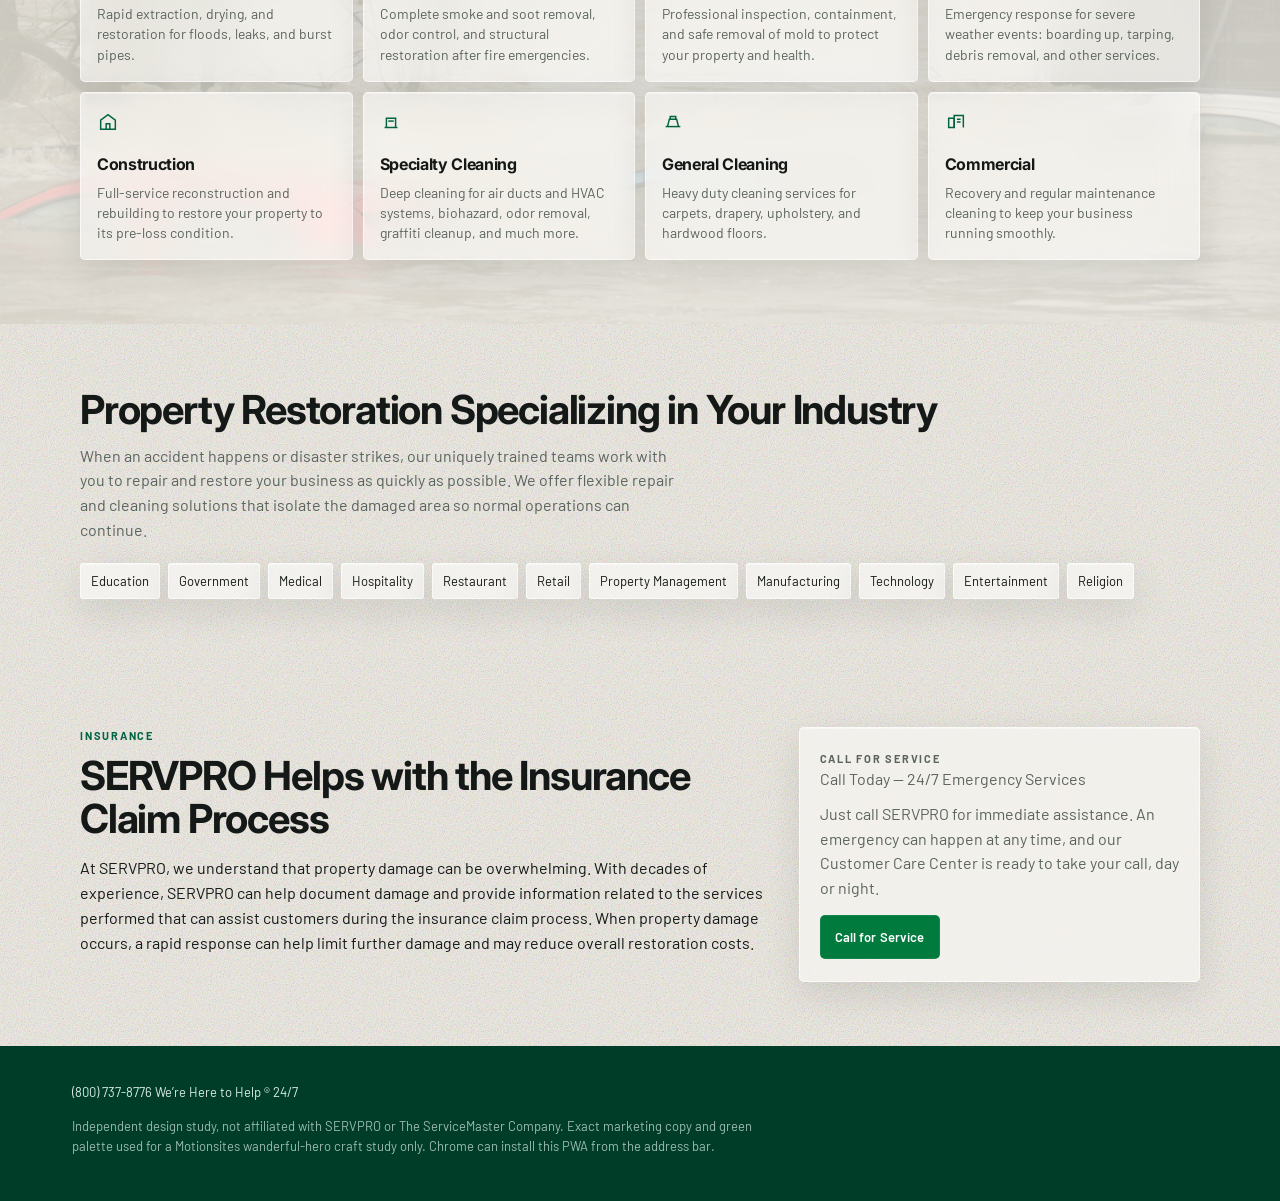
==== commit 9e213860: "fix: lift crushed hero grade and make glass actually frost The tornado was lost under multiply overl" ====
--- a/index.html
+++ b/index.html
@@ -86,7 +86,7 @@
         <div class="stat liquid-glass"><b>100%</b><span>IICRC Certified</span></div>
       </div>
     </section>
-    <section class="section" style="padding-top:0">
+    <section class="section band" style="padding-top:48px">
       <p class="kicker">Services</p>
       <h2>Faster to any Size Disaster™</h2>
       <p>We have more than 2360 locations nationwide serving 97% of all US zip codes within two hours. Available 24/7. Highly trained professionals with more than 50 years of experience.</p>
--- a/css/app.css
+++ b/css/app.css
@@ -71,8 +71,8 @@
   -webkit-backdrop-filter: blur(18px) saturate(1.45);
   border: 1px solid var(--glass-border);
   box-shadow:
-    inset 0 1px 0 rgba(255, 255, 255, 0.34),
-    0 10px 32px rgba(4, 16, 10, 0.12);
+    inset 0 1px 0 rgba(255, 255, 255, 0.42),
+    0 12px 36px rgba(4, 16, 10, 0.1);
 }
 
 .nav.liquid-glass {
@@ -222,9 +222,10 @@
   transform: scale(1.08);
   transform-origin: center;
   background:
-    #07140e
-    center 32% / cover no-repeat
+    #102016
+    center 46% / cover no-repeat
     url('/images/hero-storm.jpg');
+  filter: saturate(1.18) contrast(1.06) brightness(1.12);
 }
 .hero-grade,
 .hero-grain,
@@ -236,19 +237,18 @@
 .hero-grade {
   z-index: 1;
   background:
-    linear-gradient(180deg, rgba(4, 14, 10, 0.18) 0%, rgba(0, 40, 26, 0.28) 42%, rgba(3, 12, 8, 0.78) 100%),
-    radial-gradient(ellipse at 70% 18%, rgba(0, 122, 61, 0.18), transparent 46%);
-  mix-blend-mode: multiply;
+    linear-gradient(90deg, rgba(6, 16, 12, 0.42) 0%, rgba(6, 16, 12, 0.08) 58%),
+    linear-gradient(180deg, rgba(4, 14, 10, 0.12) 0%, rgba(4, 14, 10, 0.18) 48%, rgba(3, 12, 8, 0.5) 100%);
 }
 .hero-grain {
   z-index: 2;
-  opacity: 0.22;
+  opacity: 0.1;
   background-image: url('/images/grain.svg');
   background-size: 180px;
 }
 .hero-overlay {
   z-index: 3;
-  background: linear-gradient(180deg, rgba(0, 0, 0, 0.22) 0%, rgba(0, 16, 10, 0.62) 100%);
+  background: linear-gradient(180deg, rgba(0, 0, 0, 0.06) 0%, rgba(0, 12, 8, 0.28) 100%);
 }
 .hero-inner {
   position: relative;
@@ -256,6 +256,7 @@
   width: min(var(--max), calc(100% - 20px));
   margin: 0 auto;
   padding: calc(var(--nav-h) + 36px) 0 56px;
+  text-shadow: 0 2px 28px rgba(0, 0, 0, 0.38);
 }
 .eyebrow {
   font-size: 11px;
@@ -313,7 +314,14 @@
   color: rgba(255, 255, 255, 0.74);
 }
 
-.page { background: var(--page); color: var(--ink); }
+.page {
+  background-color: var(--page);
+  background-image:
+    url('/images/grain.svg'),
+    radial-gradient(ellipse at 12% 0%, rgba(0, 99, 65, 0.07), transparent 46%);
+  background-size: 180px 180px, auto;
+  color: var(--ink);
+}
 .section {
   width: min(var(--max), calc(100% - 20px));
   margin: 0 auto;
@@ -350,6 +358,11 @@
   color: var(--glass-ink);
   transition: transform var(--t) var(--ease), border-color var(--t) var(--ease);
 }
+html[data-theme="light"] .card,
+html[data-theme="light"] .stat,
+html[data-theme="light"] .panel {
+  background: rgba(255, 255, 255, 0.5);
+}
 .card:hover { transform: translateY(-2px); }
 .card svg {
   width: 22px;
@@ -446,7 +459,7 @@
 .footer {
   background: var(--green-deep);
   color: #d7ece3;
-  padding: 36px var(--pad) 88px;
+  padding: 36px var(--pad) 44px;
   font-size: 13px;
 }
 .footer a { color: #fff; }
@@ -483,6 +496,28 @@
   --glass-border: rgba(255, 255, 255, 0.16);
 }
 
+.band {
+  position: relative;
+}
+.band::before {
+  content: "";
+  position: absolute;
+  inset: 0 calc(50% - 50vw);
+  background:
+    linear-gradient(180deg, rgba(243, 239, 230, 0.78), rgba(243, 239, 230, 0.86)),
+    url('/images/water-1.jpg') center / cover no-repeat;
+  pointer-events: none;
+}
+html[data-theme="dark"] .band::before {
+  background:
+    linear-gradient(180deg, rgba(8, 12, 10, 0.8), rgba(8, 12, 10, 0.88)),
+    url('/images/water-1.jpg') center / cover no-repeat;
+}
+.band > * { position: relative; z-index: 1; }
+
+@media (min-width: 821px) {
+  .cta-compact { display: none; }
+}
 @media (max-width: 1140px) {
   .cta-nav { display: none; }
 }
